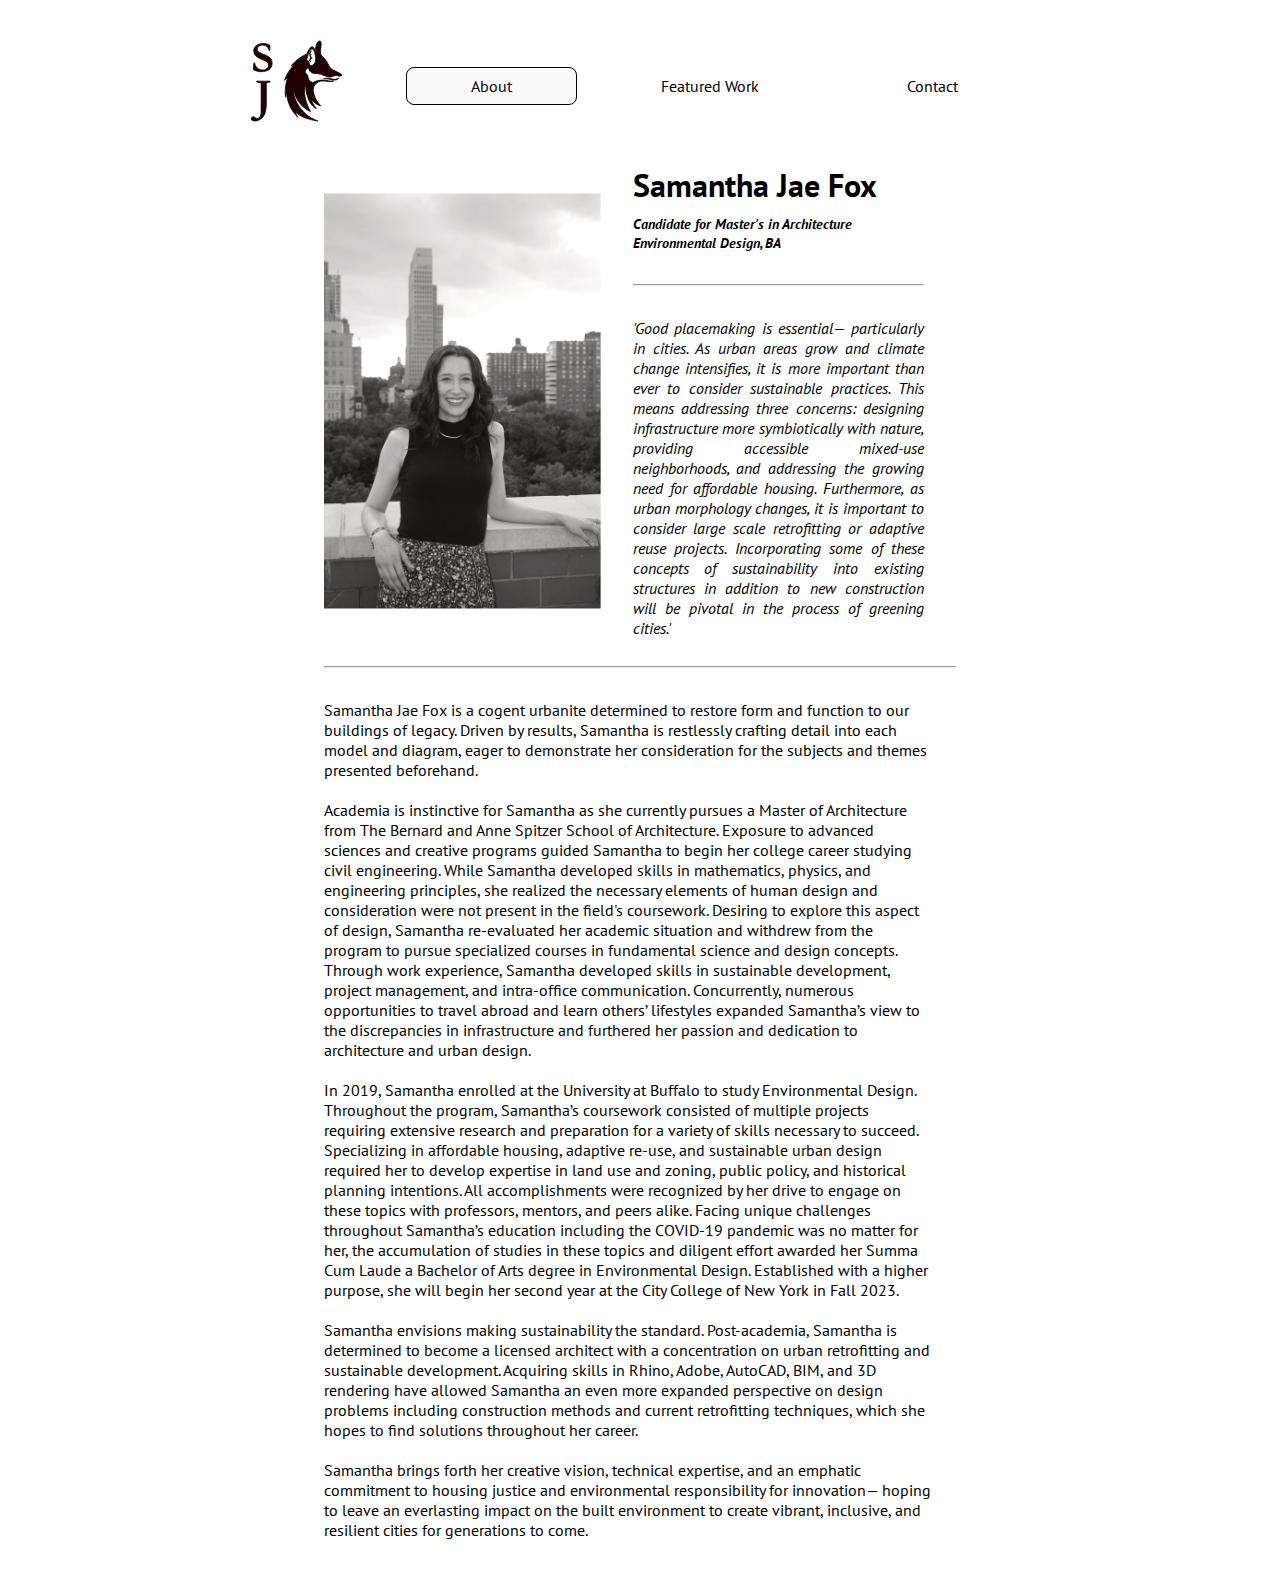
==== about/index.html @ 296f576a "7/10/23: first push to live" ====
<!DOCTYPE html>
<head>
    <style>
        @import url('https://fonts.googleapis.com/css2?family=PT+Sans&display=swap');
    </style>
    <script src="../js/anime.min.js"></script>        
    <link rel="stylesheet" href="./style.css">
</head>
<body>
    <div id="header">
        <a href="../index.html">
            <div id="minigram">
                <svg id="s" viewBox="0 0 135 118" preserveAspectRatio="xMidYMid meet" width="99" height="88"style="fill-rule:evenodd clip-rule:evenodd;stroke-linejoin:miter;stroke-miterlimit:1;">
                    <path stroke="black" stroke-width="1" fill="#210200" d="M85.278,57.107l0.039,0.001c0,-0 -0.239,0.222 -0.039,-0.001l-0.928,-0.028c-0,-0 -6.661,-1.806 -6.661,-8.574c-0,-1.346 -1.254,-2.437 -1.254,-2.437l-2.034,-2.203c-0.478,-0.753 -0.798,-1.712 -0.37,-2.658c0.243,-0.535 2.457,-3.422 4.312,-4.915c0.589,5.463 4.479,8.381 8.274,8.469c3.27,-0.342 6.972,0.37 10.777,1.865c2.788,0.95 4.973,2.047 7.879,2.743c0.991,0.237 2.927,0.24 3.859,0.077c0.606,-0.106 1.22,-0.364 1.773,-0.614c3.018,-1.373 6.01,-1.984 9.095,-0.49c1.201,0.306 3.427,-0.341 3.594,-0.628c0.397,-0.687 0.273,-1.925 -0.097,-2.11c-1.129,-0.566 -7.276,-3.72 -10.623,-5.293c-4.682,-2.199 -5.464,-3.964 -6.747,-6.545c-2.057,-4.136 -4.747,-9.832 -8.982,-12.377c-2.911,-1.751 -2.503,-7.874 -2.037,-10.267c0.603,-3.089 0.558,-7.7 0.558,-7.7c-0.401,-2.458 -1.178,-3.302 -2.623,-3.143c-1.388,0.434 -2.463,2.198 -3.294,4.011c-0.815,1.78 -1.602,4.615 -1.839,5.345c-0.282,0.867 -0.366,1.696 0.057,2.482c1.491,2.768 2.79,10.516 2.164,11.631c-0.494,-4.655 -1.364,-8.066 -3.341,-11.981c-0.898,-1.456 -1.987,-3.603 -3.208,-3.682c-1.263,-0.17 -2.557,0.995 -3.797,2.723c-3.311,4.641 -4.274,9.14 -4.818,13.098c-0.851,-0.568 -0.459,-3.82 0.09,-5.544c-9.617,4.795 -16.138,10.4 -20.585,16.071c1.308,-0.72 2.619,-1.332 3.952,-1.399c-6.836,7.854 -11.203,14.92 -12.59,21.033c1.438,-1.486 2.963,-3.474 4.251,-4.087c-3.451,8.952 -4.212,23.262 -2.781,26.917c0.061,-2.517 0.439,-4.893 1.185,-6.512c0.227,4.51 0.911,8.635 2.1,12.333c1.67,4.734 3.332,8.538 4.986,11.535c2.251,3.567 5.059,7.084 8.262,10.257c-1.18,-2.161 -3.058,-5.738 -2.701,-7.322c1.64,2.731 7.671,5.83 9.551,6.704c1.948,0.906 7.831,2.967 10.22,3.592c2.113,0.553 6.406,1.594 10.493,1.983c-5.758,-1.845 -13.173,-6.367 -16.343,-9.259c-4.062,-3.707 -8.721,-8.756 -11.92,-14.939c-1.795,-3.468 -2.486,-5.052 -3.823,-9.58c-0.835,-2.827 -2.287,-8.574 -1.674,-11.368c0.814,6.203 3.936,14.246 7.321,18.739c4.585,6.086 8.563,10.118 16.308,13.565c-1.488,-2.748 -3.8,-7.364 -5.77,-13.241c-1.307,-3.9 -2.187,-8.272 -2.444,-11.684c-0.281,-3.748 0.157,-8.757 1.416,-11.541c0.164,5.609 0.747,10.453 1.964,14.139c0.966,3.821 2.423,7.59 4.834,11.258c2.462,3.204 5.249,5.78 7.711,7.028c-3.111,-4.516 -5.926,-8.901 -6.276,-12.197c3.893,4.576 8.028,7.408 12.404,8.505c-5.009,-5.545 -8.627,-11.601 -9.894,-18.507c-1.102,-5.307 0.452,-9.739 5.029,-13.177c2.366,-2.151 5.689,-2.742 12.412,-2.01c4.022,0.668 7.468,0.625 10.219,-0.275c-2.449,0.334 -4.915,0.251 -7.396,-0.222c-4.806,-1.17 -9.378,-1.42 -13.656,-0.52c0,0 -4.856,1.166 -5.934,2.282c-0.337,0.348 -0.519,0.542 -0.61,0.644Zm-59.377,-0.706l-3.555,0.592c-0.615,0.088 -1.01,0.308 -1.185,0.659c-0.176,0.351 -0.264,0.944 -0.264,1.777l0,26.402c0,3.38 -0.274,6.474 -0.823,9.283c-0.548,2.809 -1.459,5.267 -2.732,7.374c-1.273,1.931 -2.963,3.577 -5.07,4.938c-2.107,1.361 -4.411,2.041 -6.913,2.041c-0.57,-0 -1.174,-0.055 -1.81,-0.165c-0.637,-0.109 -1.207,-0.296 -1.712,-0.559c-0.505,-0.264 -0.911,-0.604 -1.218,-1.021c-0.307,-0.417 -0.417,-0.954 -0.329,-1.613c0.087,-0.658 0.362,-1.229 0.823,-1.712c0.461,-0.482 1.02,-0.724 1.679,-0.724c0.658,0 1.305,0.176 1.942,0.527c0.636,0.351 1.349,0.834 2.14,1.448c0.395,0.308 0.801,0.483 1.218,0.527c0.417,0.044 0.834,-0 1.251,-0.132c0.416,-0.131 0.812,-0.329 1.185,-0.592c0.373,-0.264 0.669,-0.549 0.888,-0.856c0.615,-0.79 1.087,-1.492 1.416,-2.107c0.329,-0.614 0.56,-1.481 0.691,-2.601c0.132,-1.119 0.209,-2.644 0.231,-4.575c0.022,-1.932 0.033,-4.631 0.033,-8.099l-0,-27.981c-0,-0.483 -0.022,-0.867 -0.066,-1.152c-0.044,-0.286 -0.154,-0.505 -0.329,-0.659c-0.176,-0.153 -0.45,-0.274 -0.823,-0.362c-0.373,-0.088 -0.911,-0.175 -1.613,-0.263l-3.095,-0.395l0,-1.449c0.263,0.044 0.724,0.077 1.383,0.099c0.658,0.022 1.426,0.044 2.304,0.066c0.878,0.022 1.833,0.033 2.864,0.033l3.193,-0c4.39,-0 7.155,-0.066 8.296,-0.198l-0,1.449Zm73.083,-4.572c1.753,-0.648 4.487,-0.887 9.401,-0.218c1.064,0.171 2.421,0.57 3.13,0.762c1.438,0.321 3.308,0.316 3.989,0.218c0.815,-0.116 3.205,-1.039 4.206,-1.619c-0.885,1.146 -2.065,1.814 -3.071,2.154c-2.563,0.701 -4.939,0.661 -7.156,0c-2.223,-0.796 -4.391,-1.064 -6.427,-1.153c-0.166,-0.011 -2.743,-0.146 -4.072,-0.144Zm-74.373,-38.365c-0.586,-2.6 -1.602,-4.5 -3.048,-5.701c-1.445,-1.202 -3.383,-1.802 -5.813,-1.802c-0.963,-0 -1.885,0.138 -2.765,0.413c-0.88,0.276 -1.644,0.65 -2.294,1.123c-0.649,0.473 -1.162,1.044 -1.539,1.713c-0.378,0.67 -0.566,1.398 -0.566,2.186c-0,0.827 0.178,1.556 0.534,2.186c0.356,0.63 0.911,1.211 1.665,1.743c0.755,0.532 1.708,1.073 2.86,1.625c1.152,0.551 2.524,1.181 4.116,1.89c1.927,0.827 3.593,1.615 4.996,2.363c1.404,0.749 2.556,1.566 3.457,2.452c0.901,0.886 1.56,1.891 1.979,3.013c0.419,1.123 0.629,2.491 0.629,4.106c-0,1.733 -0.346,3.309 -1.037,4.727c-0.691,1.418 -1.665,2.629 -2.922,3.633c-1.257,1.004 -2.786,1.772 -4.588,2.304c-1.802,0.532 -3.792,0.798 -5.97,0.798c-4.064,-0 -7.772,-0.926 -11.124,-2.777l0.692,-9.157l1.194,-0c0.125,1.378 0.492,2.648 1.099,3.81c0.608,1.162 1.383,2.167 2.326,3.013c0.942,0.847 2.011,1.517 3.205,2.009c1.194,0.492 2.44,0.739 3.739,0.739c1.089,-0 2.147,-0.138 3.174,-0.414c1.026,-0.276 1.927,-0.679 2.702,-1.211c0.775,-0.532 1.393,-1.192 1.854,-1.979c0.461,-0.788 0.691,-1.674 0.691,-2.659c0,-1.103 -0.199,-2.038 -0.597,-2.806c-0.398,-0.768 -1.016,-1.467 -1.854,-2.098c-0.838,-0.63 -1.906,-1.23 -3.205,-1.801c-1.299,-0.572 -2.828,-1.251 -4.588,-2.039c-1.885,-0.827 -3.466,-1.664 -4.744,-2.511c-1.278,-0.846 -2.294,-1.723 -3.048,-2.629c-0.754,-0.905 -1.299,-1.851 -1.634,-2.835c-0.335,-0.985 -0.503,-2.009 -0.503,-3.073c0,-1.654 0.367,-3.111 1.1,-4.371c0.733,-1.261 1.707,-2.314 2.922,-3.161c1.215,-0.847 2.608,-1.477 4.179,-1.891c1.571,-0.413 3.195,-0.62 4.871,-0.62c3.645,-0 6.682,0.866 9.112,2.599l-0.251,7.09l-1.006,-0Zm54.012,14.223c0,-0 -0.279,-0.709 -1.338,-0.366c-0.407,0.132 -0.548,0.386 -1.141,0.262c-0.265,-0.056 -0.279,-0.834 -0.177,-1.327c1.237,-5.982 4.356,-15.4 7.313,-15.018c3.165,0.409 5.085,8.951 4.759,15.257c-0.174,3.354 -1.722,5.43 -3.421,6.45c-1.709,1.026 -3.295,1.126 -4.559,-0.355c-0.775,-0.909 -1.044,-4.239 -1.436,-4.903Zm3.192,1.174c-0.684,-0.324 -1.333,-0.761 -1.904,-1.458c-0.207,-0.437 -0.171,-0.872 -0,-1.305c0.397,-0.551 0.719,-1.085 0.788,-1.565c0.245,-0.689 0.096,-2.385 0.096,-2.385c-0.119,-0.974 -0.727,-3.272 -0.808,-3.606c-0.152,-0.626 0.049,-1.61 0.135,-2.087c0.137,-0.762 1.406,-2.273 2.328,-2.308c-0.759,0.581 -1.326,1.269 -1.528,2.036c-0.194,0.738 -0.218,2.091 -0,2.893c0.217,-0.313 0.458,-0.582 0.849,-0.587c0.23,-0.053 0.337,0.033 -0,0.626c-0.931,0.761 -0.551,1.679 -0.254,2.588c0.22,0.534 0.151,1.251 0.117,1.592c0.761,-0.005 1.466,0.059 1.904,0.459c-1.265,-0.08 -2.368,-0.071 -2.13,0.669c0.084,0.514 0.046,0.924 -0.213,1.149c-0.395,0.167 -0.598,0.563 -0.59,0.944c-0.012,0.266 -0.078,0.604 0.066,0.887c0.164,0.325 0.576,0.644 0.737,0.778c0.281,0.235 0.409,0.461 0.407,0.68Z"></path>
                </svg>
            </div>
        </a>
        <div id="header-links">
            <span class="link active">About</span>
            <span class="link"><a href="../featured/index.html">Featured Work</a></span>
            <span class="link"><a href="../contact/index.html">Contact</a></span>
        </div>
    </div>
    <div id="content">
        <div id="placard">
            <div id="picture">
                <svg width="100%" height="100%" viewBox="0 0 600 900" version="1.1" xmlns="http://www.w3.org/2000/svg" xmlns:xlink="http://www.w3.org/1999/xlink" xml:space="preserve" xmlns:serif="http://www.serif.com/" style="fill-rule:evenodd;clip-rule:evenodd;stroke-linejoin:round;stroke-miterlimit:2;">
                    <g transform="matrix(1,0,0,1,-3748.86,-967.104)">
                        <g transform="matrix(1,0,0,1,3748.86,967.104)">
                            <use xlink:href="#_Image1" x="0" y="0" width="600px" height="900px"/>
                        </g>
                    </g>
                    <defs>
                        <image id="_Image1" width="600px" height="900px" xlink:href="[data-uri]"/>
                    </defs>
                </svg>
            </div>
            <div id="text">
                <div id="name-prof">
                    <h1>Samantha Jae Fox</h1>
                    <h2>Candidate for Master's in Architecture</h2>
                    <h2>Environmental Design, BA</h2>
                </div>
                <hr>
                <div id="quote">
                    'Good placemaking is essential— particularly in cities. As urban areas grow and climate change intensifies, it is more important than ever to consider sustainable practices. This means addressing three concerns: designing infrastructure more symbiotically with nature, providing accessible mixed-use neighborhoods, and addressing the growing need for affordable housing. Furthermore, as urban morphology changes, it is important to consider large scale retrofitting or adaptive reuse projects. Incorporating some of these concepts of sustainability into existing structures in addition to new construction will be pivotal in the process of greening cities.'
                </div>
            </div>
        </div>
        <br class="m">
        <hr>
        <div id="bio">
            <span>Samantha Jae Fox is a cogent urbanite determined to restore form and function to our buildings of legacy. Driven by results, Samantha is restlessly crafting detail into each model and diagram, eager to demonstrate her consideration for the subjects and themes presented beforehand.</span>
            <br><br>
            <span>Academia is instinctive for Samantha as she currently pursues a Master of Architecture from The Bernard and Anne Spitzer School of Architecture. Exposure to advanced sciences and creative programs guided Samantha to begin her college career studying civil engineering. While Samantha developed skills in mathematics, physics, and engineering principles, she realized the necessary elements of human design and consideration were not present in the field's coursework. Desiring to explore this aspect of design, Samantha re-evaluated her academic situation and withdrew from the program to pursue specialized courses in fundamental science and design concepts. Through work experience, Samantha developed skills in sustainable development, project management, and intra-office communication. Concurrently, numerous opportunities to travel abroad and learn others’ lifestyles expanded Samantha’s view to the discrepancies in infrastructure and furthered her passion and dedication to architecture and urban design.</span> 
            <br><br>
            <span>In 2019, Samantha enrolled at the University at Buffalo to study Environmental Design. Throughout the program, Samantha’s coursework consisted of multiple projects requiring extensive research and preparation for a variety of skills necessary to succeed. Specializing in affordable housing, adaptive re-use, and sustainable urban design required her to develop expertise in land use and zoning, public policy, and historical planning intentions. All accomplishments were recognized by her drive to engage on these topics with professors, mentors, and peers alike. Facing unique challenges throughout Samantha’s education including the COVID-19 pandemic was no matter for her, the accumulation of studies in these topics and diligent effort awarded her Summa Cum Laude a Bachelor of Arts degree in Environmental Design. Established with a higher purpose, she will begin her second year at the City College of New York in Fall 2023.</span>
            <br><br>
            <span>Samantha envisions making sustainability the standard. Post-academia, Samantha is determined to become a licensed architect with a concentration on urban retrofitting and sustainable development. Acquiring skills in Rhino, Adobe, AutoCAD, BIM, and 3D rendering have allowed Samantha an even more expanded perspective on design problems including construction methods and current retrofitting techniques, which she hopes to find solutions throughout her career.</span>
            <br><br>
            <span>Samantha brings forth her creative vision, technical expertise, and an emphatic commitment to housing justice and environmental responsibility for innovation— hoping to leave an everlasting impact on the built environment to create vibrant, inclusive, and resilient cities for generations to come.</span>
        </div>
    </div>
</body>
---- about/style.css ----
body, html {
    display: flex;
    flex-direction: column;
    height: 100vh;
    font-family: 'PT Sans', sans-serif
}

h1 {
    margin: 0 0 0.25em 0;
    padding: 0;
    width: auto;
}

h2 {
    font-size: 0.9em;
    margin: 0;
    padding: 0;
}

#header {
    display: flex;
    flex-direction: row;
    align-items: center;
    justify-content: center;
    margin: 2em 0;
}

#header-links {
    margin-left: 3em;
    cursor: default;
}

.link a {
    color: #000;
    text-decoration: none;
    cursor: pointer;
}
  
.link a:after {
    content: '';
    position: absolute;
    left: 50%;
    bottom: -2px;
    width: 0px;
    height: 2px;
    background: #333;
    transition: all 0.45s;
}
  
.link a:hover:after {
    width: 100%;
    left: 0;
}
  
.link a:hover {
    text-decoration: none;
}

a {
    text-decoration: none;
    color: #000000;
}

a:visited {
    text-decoration: none;
    color: #000000;
}

.link {
    margin: 0.5em;
    padding: 0.5em 4em; 
    list-style: none;
    position: relative;
    display: inline;
    cursor: default;
}

.active {
    background-color: #FAFAFA;
    border: solid 0.1pt #000000;
    border-radius: 0.5em;
    cursor: default;
}

#content {
    width: 50%;
    align-self: center;
}

#placard {
    display: flex;
    flex-direction: row;
}

#text {
    width: 50%;
    margin: 0 2em;
    font-style: italic;
    font-size: 1em;
    text-align: justify;
    text-justify: newspaper;
}

#text h1 {
    font-style: normal;
}

#picture {
    display: flex;
    justify-content: center;
    align-items: center;
}

#name-prof {
    margin-bottom: 2em;
}

#quote {
    margin: 2em 0 0 0;
}

.m {
    margin-right: 1.5em;
}

#bio {
    margin: 2em 1.5em 2em 0;
}
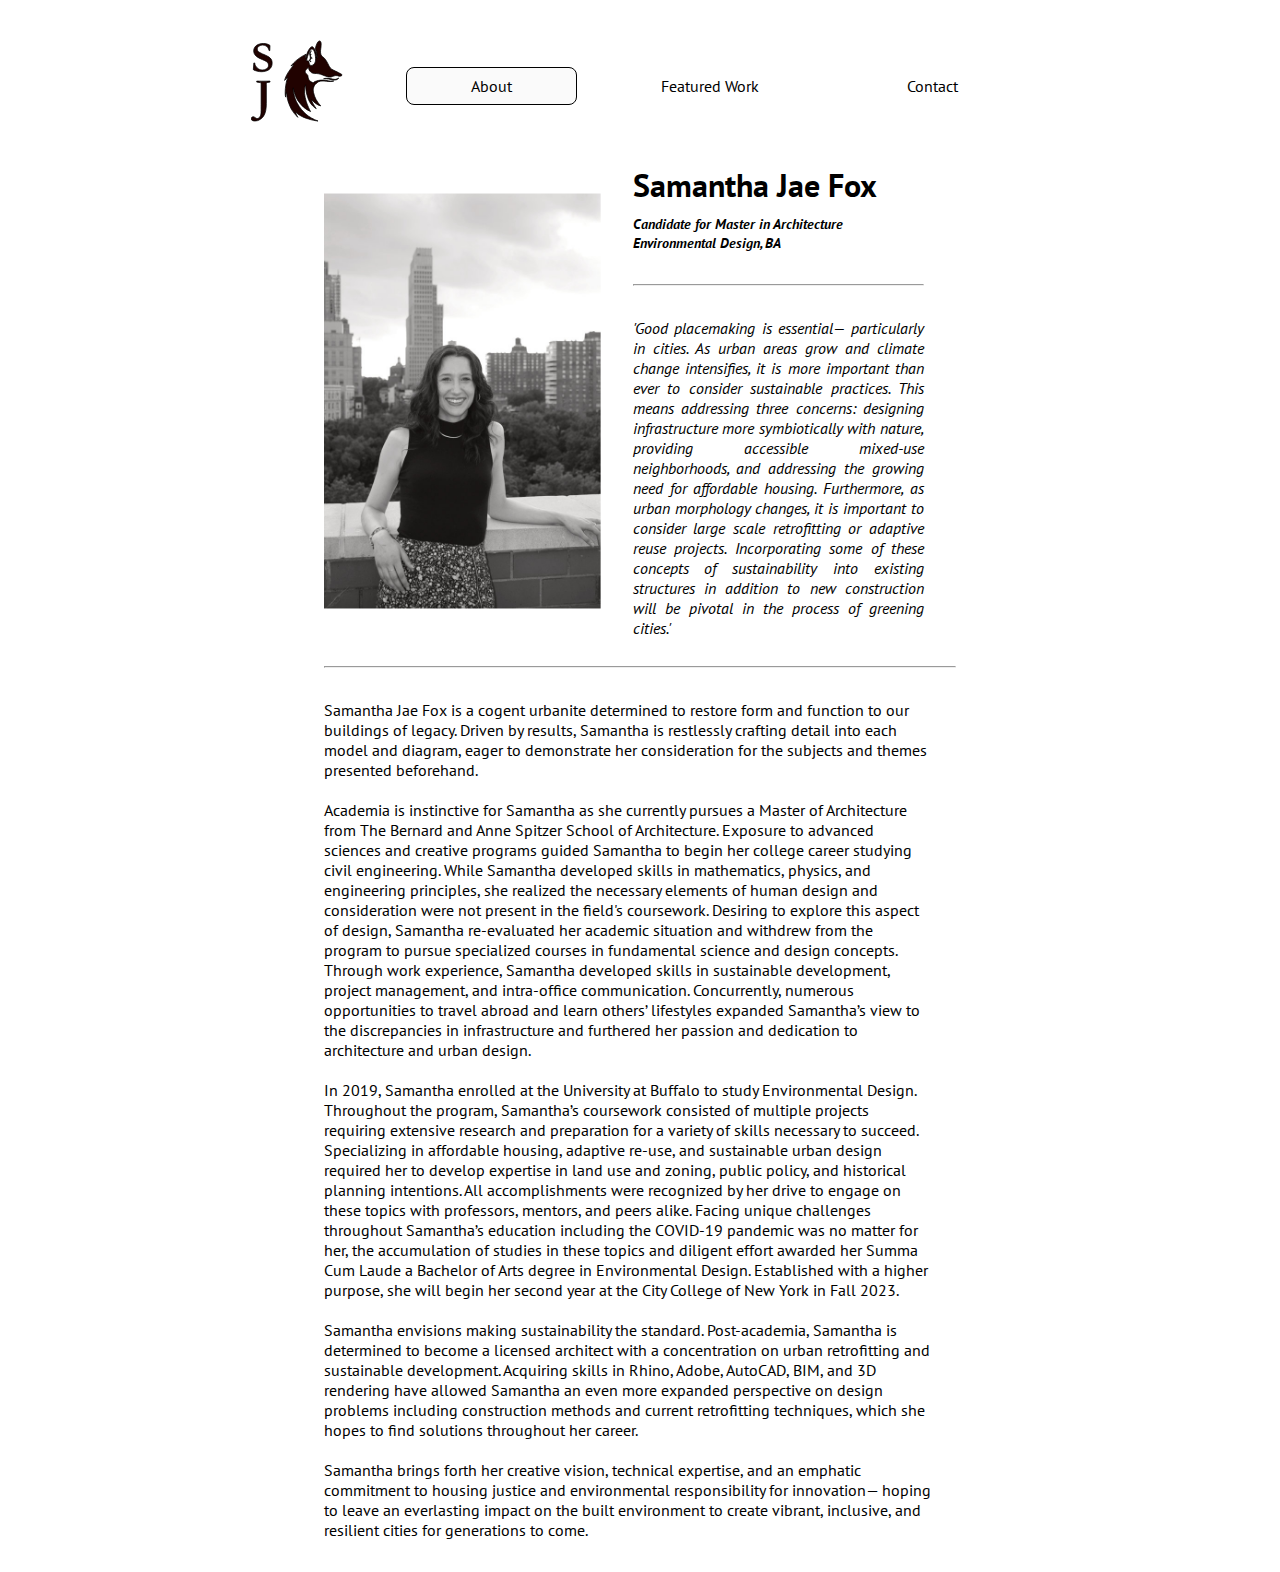
==== commit d682b27f: "updated index.html content for grammar and spelling" ====
--- a/about/index.html
+++ b/about/index.html
@@ -3,6 +3,8 @@
     <style>
         @import url('https://fonts.googleapis.com/css2?family=PT+Sans&display=swap');
     </style>
+    <title>About | Samantha Jae Fox</title>
+    <link rel="icon" type="image/x-icon" href="../favicon.ico">
     <script src="../js/anime.min.js"></script>        
     <link rel="stylesheet" href="./style.css">
 </head>
@@ -38,7 +40,7 @@
             <div id="text">
                 <div id="name-prof">
                     <h1>Samantha Jae Fox</h1>
-                    <h2>Candidate for Master's in Architecture</h2>
+                    <h2>Candidate for Master in Architecture</h2>
                     <h2>Environmental Design, BA</h2>
                 </div>
                 <hr>
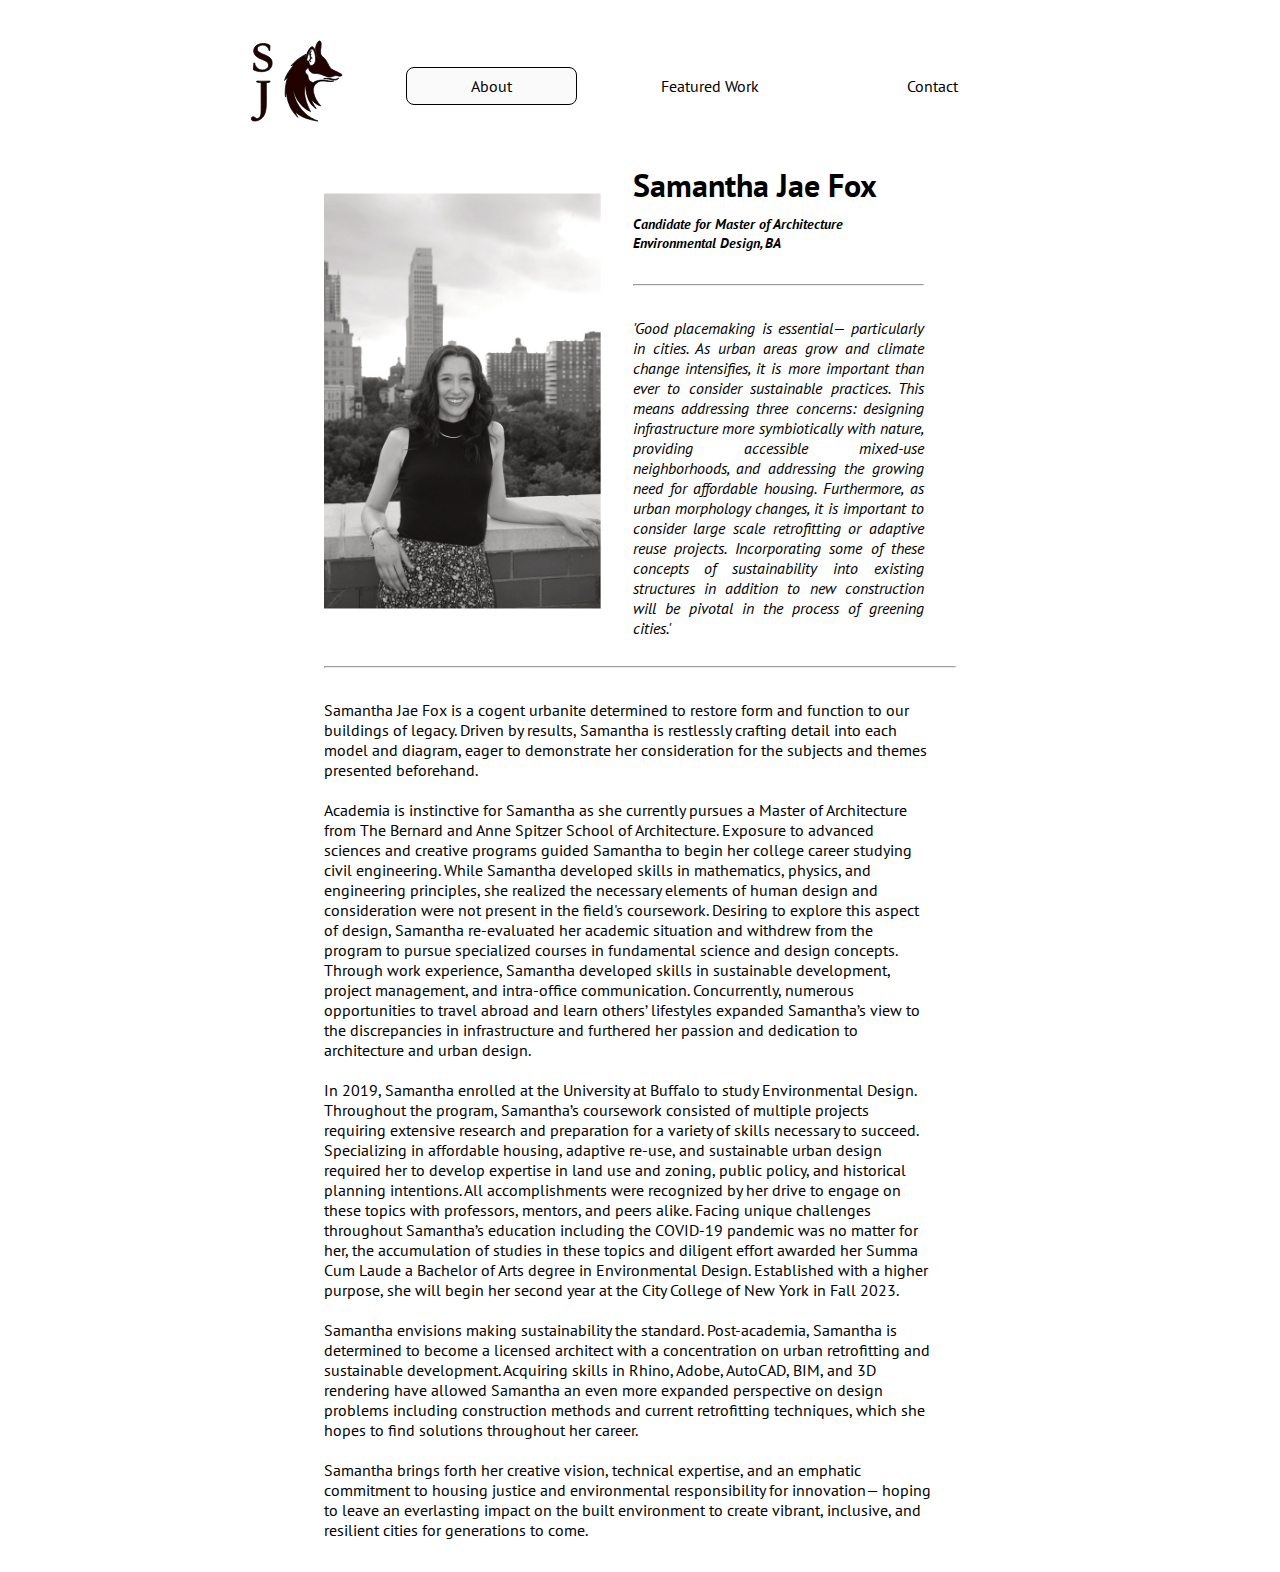
==== commit e9eb3ea8: "update index.html for grammar and spelling - v2" ====
--- a/about/index.html
+++ b/about/index.html
@@ -40,7 +40,7 @@
             <div id="text">
                 <div id="name-prof">
                     <h1>Samantha Jae Fox</h1>
-                    <h2>Candidate for Master in Architecture</h2>
+                    <h2>Candidate for Master of Architecture</h2>
                     <h2>Environmental Design, BA</h2>
                 </div>
                 <hr>
